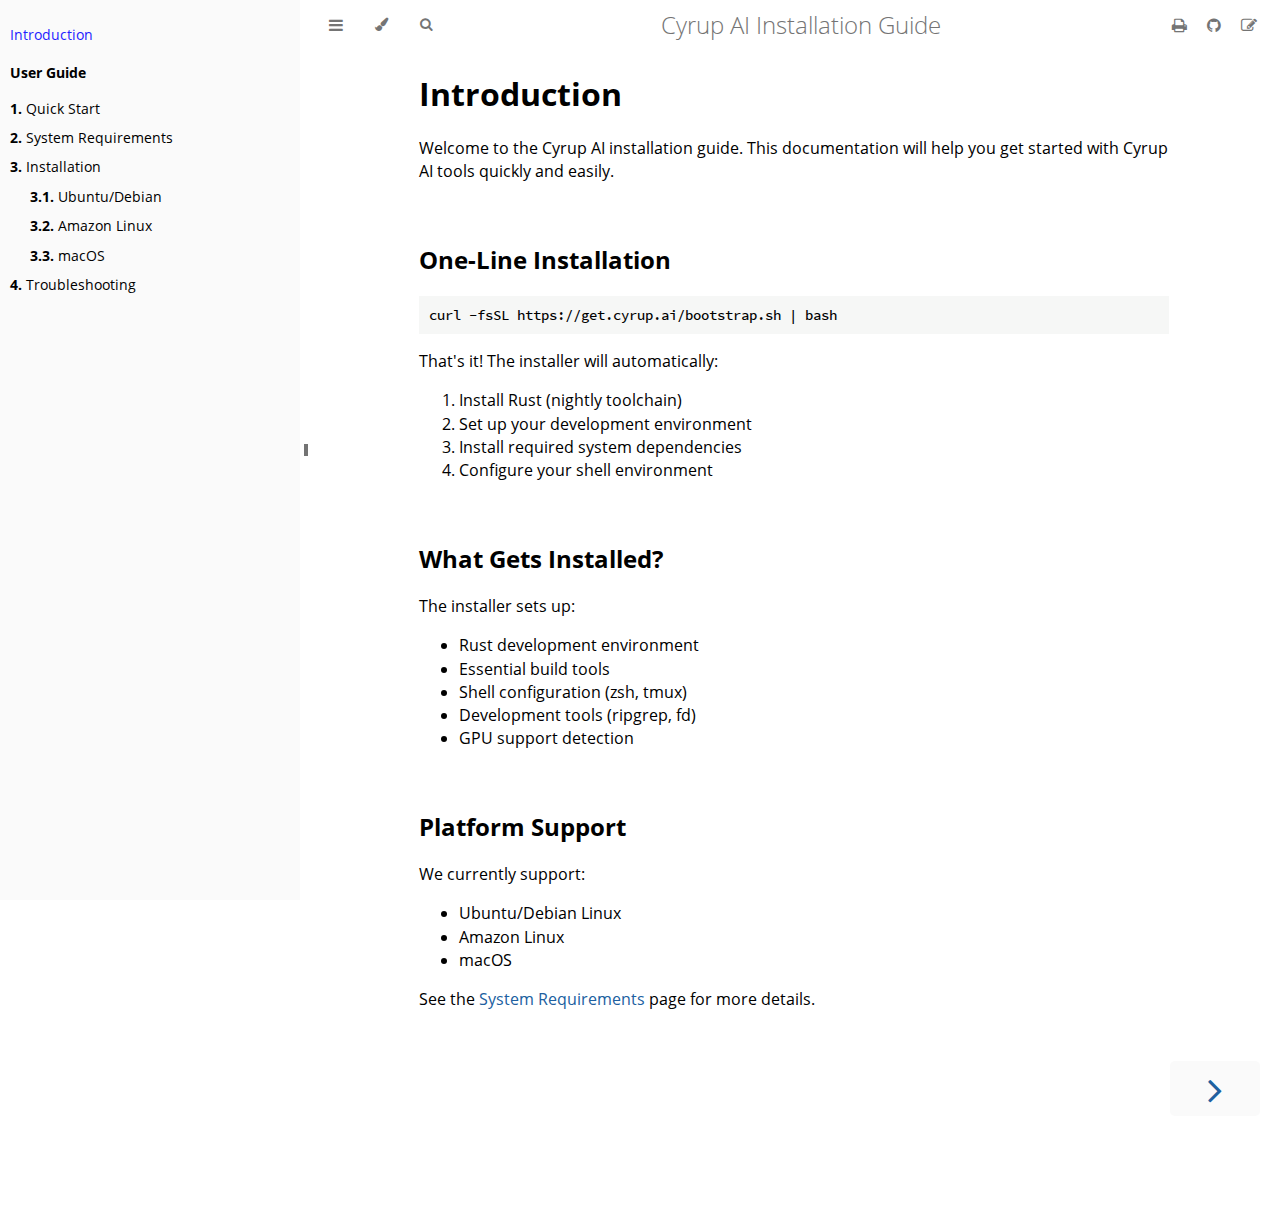
==== index.html @ 9a3e490e "deploy: 958361b4f77825c0c6320584a2d8ba69a3b7d597" ====
<!DOCTYPE HTML>
<html lang="en" class="light sidebar-visible" dir="ltr">
    <head>
        <!-- Book generated using mdBook -->
        <meta charset="UTF-8">
        <title>Introduction - Cyrup AI Installation Guide</title>


        <!-- Custom HTML head -->

        <meta name="description" content="">
        <meta name="viewport" content="width=device-width, initial-scale=1">
        <meta name="theme-color" content="#ffffff">

        <link rel="icon" href="favicon.svg">
        <link rel="shortcut icon" href="favicon.png">
        <link rel="stylesheet" href="css/variables.css">
        <link rel="stylesheet" href="css/general.css">
        <link rel="stylesheet" href="css/chrome.css">
        <link rel="stylesheet" href="css/print.css" media="print">

        <!-- Fonts -->
        <link rel="stylesheet" href="FontAwesome/css/font-awesome.css">
        <link rel="stylesheet" href="fonts/fonts.css">

        <!-- Highlight.js Stylesheets -->
        <link rel="stylesheet" href="highlight.css">
        <link rel="stylesheet" href="tomorrow-night.css">
        <link rel="stylesheet" href="ayu-highlight.css">

        <!-- Custom theme stylesheets -->


        <!-- Provide site root to javascript -->
        <script>
            var path_to_root = "";
            var default_theme = window.matchMedia("(prefers-color-scheme: dark)").matches ? "navy" : "light";
        </script>
        <!-- Start loading toc.js asap -->
        <script src="toc.js"></script>
    </head>
    <body>
    <div id="body-container">
        <!-- Work around some values being stored in localStorage wrapped in quotes -->
        <script>
            try {
                var theme = localStorage.getItem('mdbook-theme');
                var sidebar = localStorage.getItem('mdbook-sidebar');

                if (theme.startsWith('"') && theme.endsWith('"')) {
                    localStorage.setItem('mdbook-theme', theme.slice(1, theme.length - 1));
                }

                if (sidebar.startsWith('"') && sidebar.endsWith('"')) {
                    localStorage.setItem('mdbook-sidebar', sidebar.slice(1, sidebar.length - 1));
                }
            } catch (e) { }
        </script>

        <!-- Set the theme before any content is loaded, prevents flash -->
        <script>
            var theme;
            try { theme = localStorage.getItem('mdbook-theme'); } catch(e) { }
            if (theme === null || theme === undefined) { theme = default_theme; }
            const html = document.documentElement;
            html.classList.remove('light')
            html.classList.add(theme);
            html.classList.add("js");
        </script>

        <input type="checkbox" id="sidebar-toggle-anchor" class="hidden">

        <!-- Hide / unhide sidebar before it is displayed -->
        <script>
            var sidebar = null;
            var sidebar_toggle = document.getElementById("sidebar-toggle-anchor");
            if (document.body.clientWidth >= 1080) {
                try { sidebar = localStorage.getItem('mdbook-sidebar'); } catch(e) { }
                sidebar = sidebar || 'visible';
            } else {
                sidebar = 'hidden';
            }
            sidebar_toggle.checked = sidebar === 'visible';
            html.classList.remove('sidebar-visible');
            html.classList.add("sidebar-" + sidebar);
        </script>

        <nav id="sidebar" class="sidebar" aria-label="Table of contents">
            <!-- populated by js -->
            <mdbook-sidebar-scrollbox class="sidebar-scrollbox"></mdbook-sidebar-scrollbox>
            <noscript>
                <iframe class="sidebar-iframe-outer" src="toc.html"></iframe>
            </noscript>
            <div id="sidebar-resize-handle" class="sidebar-resize-handle">
                <div class="sidebar-resize-indicator"></div>
            </div>
        </nav>

        <div id="page-wrapper" class="page-wrapper">

            <div class="page">
                <div id="menu-bar-hover-placeholder"></div>
                <div id="menu-bar" class="menu-bar sticky">
                    <div class="left-buttons">
                        <label id="sidebar-toggle" class="icon-button" for="sidebar-toggle-anchor" title="Toggle Table of Contents" aria-label="Toggle Table of Contents" aria-controls="sidebar">
                            <i class="fa fa-bars"></i>
                        </label>
                        <button id="theme-toggle" class="icon-button" type="button" title="Change theme" aria-label="Change theme" aria-haspopup="true" aria-expanded="false" aria-controls="theme-list">
                            <i class="fa fa-paint-brush"></i>
                        </button>
                        <ul id="theme-list" class="theme-popup" aria-label="Themes" role="menu">
                            <li role="none"><button role="menuitem" class="theme" id="light">Light</button></li>
                            <li role="none"><button role="menuitem" class="theme" id="rust">Rust</button></li>
                            <li role="none"><button role="menuitem" class="theme" id="coal">Coal</button></li>
                            <li role="none"><button role="menuitem" class="theme" id="navy">Navy</button></li>
                            <li role="none"><button role="menuitem" class="theme" id="ayu">Ayu</button></li>
                        </ul>
                        <button id="search-toggle" class="icon-button" type="button" title="Search. (Shortkey: s)" aria-label="Toggle Searchbar" aria-expanded="false" aria-keyshortcuts="S" aria-controls="searchbar">
                            <i class="fa fa-search"></i>
                        </button>
                    </div>

                    <h1 class="menu-title">Cyrup AI Installation Guide</h1>

                    <div class="right-buttons">
                        <a href="print.html" title="Print this book" aria-label="Print this book">
                            <i id="print-button" class="fa fa-print"></i>
                        </a>
                        <a href="https://github.com/cyrup-ai/get.cyrup.ai" title="Git repository" aria-label="Git repository">
                            <i id="git-repository-button" class="fa fa-github"></i>
                        </a>
                        <a href="https://github.com/cyrup-ai/get.cyrup.ai/edit/main/docs/introduction.md" title="Suggest an edit" aria-label="Suggest an edit">
                            <i id="git-edit-button" class="fa fa-edit"></i>
                        </a>

                    </div>
                </div>

                <div id="search-wrapper" class="hidden">
                    <form id="searchbar-outer" class="searchbar-outer">
                        <input type="search" id="searchbar" name="searchbar" placeholder="Search this book ..." aria-controls="searchresults-outer" aria-describedby="searchresults-header">
                    </form>
                    <div id="searchresults-outer" class="searchresults-outer hidden">
                        <div id="searchresults-header" class="searchresults-header"></div>
                        <ul id="searchresults">
                        </ul>
                    </div>
                </div>

                <!-- Apply ARIA attributes after the sidebar and the sidebar toggle button are added to the DOM -->
                <script>
                    document.getElementById('sidebar-toggle').setAttribute('aria-expanded', sidebar === 'visible');
                    document.getElementById('sidebar').setAttribute('aria-hidden', sidebar !== 'visible');
                    Array.from(document.querySelectorAll('#sidebar a')).forEach(function(link) {
                        link.setAttribute('tabIndex', sidebar === 'visible' ? 0 : -1);
                    });
                </script>

                <div id="content" class="content">
                    <main>
                        <h1 id="introduction"><a class="header" href="#introduction">Introduction</a></h1>
<p>Welcome to the Cyrup AI installation guide. This documentation will help you get started with Cyrup AI tools quickly and easily.</p>
<h2 id="one-line-installation"><a class="header" href="#one-line-installation">One-Line Installation</a></h2>
<pre><code class="language-bash">curl -fsSL https://get.cyrup.ai/bootstrap.sh | bash
</code></pre>
<p>That's it! The installer will automatically:</p>
<ol>
<li>Install Rust (nightly toolchain)</li>
<li>Set up your development environment</li>
<li>Install required system dependencies</li>
<li>Configure your shell environment</li>
</ol>
<h2 id="what-gets-installed"><a class="header" href="#what-gets-installed">What Gets Installed?</a></h2>
<p>The installer sets up:</p>
<ul>
<li>Rust development environment</li>
<li>Essential build tools</li>
<li>Shell configuration (zsh, tmux)</li>
<li>Development tools (ripgrep, fd)</li>
<li>GPU support detection</li>
</ul>
<h2 id="platform-support"><a class="header" href="#platform-support">Platform Support</a></h2>
<p>We currently support:</p>
<ul>
<li>Ubuntu/Debian Linux</li>
<li>Amazon Linux</li>
<li>macOS</li>
</ul>
<p>See the <a href="./guide/requirements.html">System Requirements</a> page for more details.</p>

                    </main>

                    <nav class="nav-wrapper" aria-label="Page navigation">
                        <!-- Mobile navigation buttons -->

                            <a rel="next prefetch" href="guide/quick-start.html" class="mobile-nav-chapters next" title="Next chapter" aria-label="Next chapter" aria-keyshortcuts="Right">
                                <i class="fa fa-angle-right"></i>
                            </a>

                        <div style="clear: both"></div>
                    </nav>
                </div>
            </div>

            <nav class="nav-wide-wrapper" aria-label="Page navigation">

                    <a rel="next prefetch" href="guide/quick-start.html" class="nav-chapters next" title="Next chapter" aria-label="Next chapter" aria-keyshortcuts="Right">
                        <i class="fa fa-angle-right"></i>
                    </a>
            </nav>

        </div>




        <script>
            window.playground_copyable = true;
        </script>


        <script src="elasticlunr.min.js"></script>
        <script src="mark.min.js"></script>
        <script src="searcher.js"></script>

        <script src="clipboard.min.js"></script>
        <script src="highlight.js"></script>
        <script src="book.js"></script>

        <!-- Custom JS scripts -->


    </div>
    </body>
</html>
---- css/variables.css ----
/* Globals */

:root {
    --sidebar-width: 300px;
    --sidebar-resize-indicator-width: 8px;
    --sidebar-resize-indicator-space: 2px;
    --page-padding: 15px;
    --content-max-width: 750px;
    --menu-bar-height: 50px;
    --mono-font: "Source Code Pro", Consolas, "Ubuntu Mono", Menlo, "DejaVu Sans Mono", monospace, monospace;
    --code-font-size: 0.875em; /* please adjust the ace font size accordingly in editor.js */
}

/* Themes */

.ayu {
    --bg: hsl(210, 25%, 8%);
    --fg: #c5c5c5;

    --sidebar-bg: #14191f;
    --sidebar-fg: #c8c9db;
    --sidebar-non-existant: #5c6773;
    --sidebar-active: #ffb454;
    --sidebar-spacer: #2d334f;

    --scrollbar: var(--sidebar-fg);

    --icons: #737480;
    --icons-hover: #b7b9cc;

    --links: #0096cf;

    --inline-code-color: #ffb454;

    --theme-popup-bg: #14191f;
    --theme-popup-border: #5c6773;
    --theme-hover: #191f26;

    --quote-bg: hsl(226, 15%, 17%);
    --quote-border: hsl(226, 15%, 22%);

    --warning-border: #ff8e00;

    --table-border-color: hsl(210, 25%, 13%);
    --table-header-bg: hsl(210, 25%, 28%);
    --table-alternate-bg: hsl(210, 25%, 11%);

    --searchbar-border-color: #848484;
    --searchbar-bg: #424242;
    --searchbar-fg: #fff;
    --searchbar-shadow-color: #d4c89f;
    --searchresults-header-fg: #666;
    --searchresults-border-color: #888;
    --searchresults-li-bg: #252932;
    --search-mark-bg: #e3b171;

    --color-scheme: dark;

    /* Same as `--icons` */
    --copy-button-filter: invert(45%) sepia(6%) saturate(621%) hue-rotate(198deg) brightness(99%) contrast(85%);
    /* Same as `--sidebar-active` */
    --copy-button-filter-hover: invert(68%) sepia(55%) saturate(531%) hue-rotate(341deg) brightness(104%) contrast(101%);
}

.coal {
    --bg: hsl(200, 7%, 8%);
    --fg: #98a3ad;

    --sidebar-bg: #292c2f;
    --sidebar-fg: #a1adb8;
    --sidebar-non-existant: #505254;
    --sidebar-active: #3473ad;
    --sidebar-spacer: #393939;

    --scrollbar: var(--sidebar-fg);

    --icons: #43484d;
    --icons-hover: #b3c0cc;

    --links: #2b79a2;

    --inline-code-color: #c5c8c6;

    --theme-popup-bg: #141617;
    --theme-popup-border: #43484d;
    --theme-hover: #1f2124;

    --quote-bg: hsl(234, 21%, 18%);
    --quote-border: hsl(234, 21%, 23%);

    --warning-border: #ff8e00;

    --table-border-color: hsl(200, 7%, 13%);
    --table-header-bg: hsl(200, 7%, 28%);
    --table-alternate-bg: hsl(200, 7%, 11%);

    --searchbar-border-color: #aaa;
    --searchbar-bg: #b7b7b7;
    --searchbar-fg: #000;
    --searchbar-shadow-color: #aaa;
    --searchresults-header-fg: #666;
    --searchresults-border-color: #98a3ad;
    --searchresults-li-bg: #2b2b2f;
    --search-mark-bg: #355c7d;

    --color-scheme: dark;

    /* Same as `--icons` */
    --copy-button-filter: invert(26%) sepia(8%) saturate(575%) hue-rotate(169deg) brightness(87%) contrast(82%);
    /* Same as `--sidebar-active` */
    --copy-button-filter-hover: invert(36%) sepia(70%) saturate(503%) hue-rotate(167deg) brightness(98%) contrast(89%);
}

.light, html:not(.js) {
    --bg: hsl(0, 0%, 100%);
    --fg: hsl(0, 0%, 0%);

    --sidebar-bg: #fafafa;
    --sidebar-fg: hsl(0, 0%, 0%);
    --sidebar-non-existant: #aaaaaa;
    --sidebar-active: #1f1fff;
    --sidebar-spacer: #f4f4f4;

    --scrollbar: #8F8F8F;

    --icons: #747474;
    --icons-hover: #000000;

    --links: #20609f;

    --inline-code-color: #301900;

    --theme-popup-bg: #fafafa;
    --theme-popup-border: #cccccc;
    --theme-hover: #e6e6e6;

    --quote-bg: hsl(197, 37%, 96%);
    --quote-border: hsl(197, 37%, 91%);

    --warning-border: #ff8e00;

    --table-border-color: hsl(0, 0%, 95%);
    --table-header-bg: hsl(0, 0%, 80%);
    --table-alternate-bg: hsl(0, 0%, 97%);

    --searchbar-border-color: #aaa;
    --searchbar-bg: #fafafa;
    --searchbar-fg: #000;
    --searchbar-shadow-color: #aaa;
    --searchresults-header-fg: #666;
    --searchresults-border-color: #888;
    --searchresults-li-bg: #e4f2fe;
    --search-mark-bg: #a2cff5;

    --color-scheme: light;

    /* Same as `--icons` */
    --copy-button-filter: invert(45.49%);
    /* Same as `--sidebar-active` */
    --copy-button-filter-hover: invert(14%) sepia(93%) saturate(4250%) hue-rotate(243deg) brightness(99%) contrast(130%);
}

.navy {
    --bg: hsl(226, 23%, 11%);
    --fg: #bcbdd0;

    --sidebar-bg: #282d3f;
    --sidebar-fg: #c8c9db;
    --sidebar-non-existant: #505274;
    --sidebar-active: #2b79a2;
    --sidebar-spacer: #2d334f;

    --scrollbar: var(--sidebar-fg);

    --icons: #737480;
    --icons-hover: #b7b9cc;

    --links: #2b79a2;

    --inline-code-color: #c5c8c6;

    --theme-popup-bg: #161923;
    --theme-popup-border: #737480;
    --theme-hover: #282e40;

    --quote-bg: hsl(226, 15%, 17%);
    --quote-border: hsl(226, 15%, 22%);

    --warning-border: #ff8e00;

    --table-border-color: hsl(226, 23%, 16%);
    --table-header-bg: hsl(226, 23%, 31%);
    --table-alternate-bg: hsl(226, 23%, 14%);

    --searchbar-border-color: #aaa;
    --searchbar-bg: #aeaec6;
    --searchbar-fg: #000;
    --searchbar-shadow-color: #aaa;
    --searchresults-header-fg: #5f5f71;
    --searchresults-border-color: #5c5c68;
    --searchresults-li-bg: #242430;
    --search-mark-bg: #a2cff5;

    --color-scheme: dark;

    /* Same as `--icons` */
    --copy-button-filter: invert(51%) sepia(10%) saturate(393%) hue-rotate(198deg) brightness(86%) contrast(87%);
    /* Same as `--sidebar-active` */
    --copy-button-filter-hover: invert(46%) sepia(20%) saturate(1537%) hue-rotate(156deg) brightness(85%) contrast(90%);
}

.rust {
    --bg: hsl(60, 9%, 87%);
    --fg: #262625;

    --sidebar-bg: #3b2e2a;
    --sidebar-fg: #c8c9db;
    --sidebar-non-existant: #505254;
    --sidebar-active: #e69f67;
    --sidebar-spacer: #45373a;

    --scrollbar: var(--sidebar-fg);

    --icons: #737480;
    --icons-hover: #262625;

    --links: #2b79a2;

    --inline-code-color: #6e6b5e;

    --theme-popup-bg: #e1e1db;
    --theme-popup-border: #b38f6b;
    --theme-hover: #99908a;

    --quote-bg: hsl(60, 5%, 75%);
    --quote-border: hsl(60, 5%, 70%);

    --warning-border: #ff8e00;

    --table-border-color: hsl(60, 9%, 82%);
    --table-header-bg: #b3a497;
    --table-alternate-bg: hsl(60, 9%, 84%);

    --searchbar-border-color: #aaa;
    --searchbar-bg: #fafafa;
    --searchbar-fg: #000;
    --searchbar-shadow-color: #aaa;
    --searchresults-header-fg: #666;
    --searchresults-border-color: #888;
    --searchresults-li-bg: #dec2a2;
    --search-mark-bg: #e69f67;

    /* Same as `--icons` */
    --copy-button-filter: invert(51%) sepia(10%) saturate(393%) hue-rotate(198deg) brightness(86%) contrast(87%);
    /* Same as `--sidebar-active` */
    --copy-button-filter-hover: invert(77%) sepia(16%) saturate(1798%) hue-rotate(328deg) brightness(98%) contrast(83%);
}

@media (prefers-color-scheme: dark) {
    html:not(.js) {
        --bg: hsl(200, 7%, 8%);
        --fg: #98a3ad;

        --sidebar-bg: #292c2f;
        --sidebar-fg: #a1adb8;
        --sidebar-non-existant: #505254;
        --sidebar-active: #3473ad;
        --sidebar-spacer: #393939;

        --scrollbar: var(--sidebar-fg);

        --icons: #43484d;
        --icons-hover: #b3c0cc;

        --links: #2b79a2;

        --inline-code-color: #c5c8c6;

        --theme-popup-bg: #141617;
        --theme-popup-border: #43484d;
        --theme-hover: #1f2124;

        --quote-bg: hsl(234, 21%, 18%);
        --quote-border: hsl(234, 21%, 23%);

        --warning-border: #ff8e00;

        --table-border-color: hsl(200, 7%, 13%);
        --table-header-bg: hsl(200, 7%, 28%);
        --table-alternate-bg: hsl(200, 7%, 11%);

        --searchbar-border-color: #aaa;
        --searchbar-bg: #b7b7b7;
        --searchbar-fg: #000;
        --searchbar-shadow-color: #aaa;
        --searchresults-header-fg: #666;
        --searchresults-border-color: #98a3ad;
        --searchresults-li-bg: #2b2b2f;
        --search-mark-bg: #355c7d;

        --color-scheme: dark;

        /* Same as `--icons` */
        --copy-button-filter: invert(26%) sepia(8%) saturate(575%) hue-rotate(169deg) brightness(87%) contrast(82%);
        /* Same as `--sidebar-active` */
        --copy-button-filter-hover: invert(36%) sepia(70%) saturate(503%) hue-rotate(167deg) brightness(98%) contrast(89%);
    }
}
---- css/general.css ----
/* Base styles and content styles */

:root {
    /* Browser default font-size is 16px, this way 1 rem = 10px */
    font-size: 62.5%;
    color-scheme: var(--color-scheme);
}

html {
    font-family: "Open Sans", sans-serif;
    color: var(--fg);
    background-color: var(--bg);
    text-size-adjust: none;
    -webkit-text-size-adjust: none;
}

body {
    margin: 0;
    font-size: 1.6rem;
    overflow-x: hidden;
}

code {
    font-family: var(--mono-font) !important;
    font-size: var(--code-font-size);
    direction: ltr !important;
}

/* make long words/inline code not x overflow */
main {
    overflow-wrap: break-word;
}

/* make wide tables scroll if they overflow */
.table-wrapper {
    overflow-x: auto;
}

/* Don't change font size in headers. */
h1 code, h2 code, h3 code, h4 code, h5 code, h6 code {
    font-size: unset;
}

.left { float: left; }
.right { float: right; }
.boring { opacity: 0.6; }
.hide-boring .boring { display: none; }
.hidden { display: none !important; }

h2, h3 { margin-block-start: 2.5em; }
h4, h5 { margin-block-start: 2em; }

.header + .header h3,
.header + .header h4,
.header + .header h5 {
    margin-block-start: 1em;
}

h1:target::before,
h2:target::before,
h3:target::before,
h4:target::before,
h5:target::before,
h6:target::before {
    display: inline-block;
    content: "»";
    margin-inline-start: -30px;
    width: 30px;
}

/* This is broken on Safari as of version 14, but is fixed
   in Safari Technology Preview 117 which I think will be Safari 14.2.
   https://bugs.webkit.org/show_bug.cgi?id=218076
*/
:target {
    /* Safari does not support logical properties */
    scroll-margin-top: calc(var(--menu-bar-height) + 0.5em);
}

.page {
    outline: 0;
    padding: 0 var(--page-padding);
    margin-block-start: calc(0px - var(--menu-bar-height)); /* Compensate for the #menu-bar-hover-placeholder */
}
.page-wrapper {
    box-sizing: border-box;
    background-color: var(--bg);
}
.no-js .page-wrapper,
.js:not(.sidebar-resizing) .page-wrapper {
    transition: margin-left 0.3s ease, transform 0.3s ease; /* Animation: slide away */
}
[dir=rtl] .js:not(.sidebar-resizing) .page-wrapper {
    transition: margin-right 0.3s ease, transform 0.3s ease; /* Animation: slide away */
}

.content {
    overflow-y: auto;
    padding: 0 5px 50px 5px;
}
.content main {
    margin-inline-start: auto;
    margin-inline-end: auto;
    max-width: var(--content-max-width);
}
.content p { line-height: 1.45em; }
.content ol { line-height: 1.45em; }
.content ul { line-height: 1.45em; }
.content a { text-decoration: none; }
.content a:hover { text-decoration: underline; }
.content img, .content video { max-width: 100%; }
.content .header:link,
.content .header:visited {
    color: var(--fg);
}
.content .header:link,
.content .header:visited:hover {
    text-decoration: none;
}

table {
    margin: 0 auto;
    border-collapse: collapse;
}
table td {
    padding: 3px 20px;
    border: 1px var(--table-border-color) solid;
}
table thead {
    background: var(--table-header-bg);
}
table thead td {
    font-weight: 700;
    border: none;
}
table thead th {
    padding: 3px 20px;
}
table thead tr {
    border: 1px var(--table-header-bg) solid;
}
/* Alternate background colors for rows */
table tbody tr:nth-child(2n) {
    background: var(--table-alternate-bg);
}


blockquote {
    margin: 20px 0;
    padding: 0 20px;
    color: var(--fg);
    background-color: var(--quote-bg);
    border-block-start: .1em solid var(--quote-border);
    border-block-end: .1em solid var(--quote-border);
}

.warning {
    margin: 20px;
    padding: 0 20px;
    border-inline-start: 2px solid var(--warning-border);
}

.warning:before {
    position: absolute;
    width: 3rem;
    height: 3rem;
    margin-inline-start: calc(-1.5rem - 21px);
    content: "ⓘ";
    text-align: center;
    background-color: var(--bg);
    color: var(--warning-border);
    font-weight: bold;
    font-size: 2rem;
}

blockquote .warning:before {
    background-color: var(--quote-bg);
}

kbd {
    background-color: var(--table-border-color);
    border-radius: 4px;
    border: solid 1px var(--theme-popup-border);
    box-shadow: inset 0 -1px 0 var(--theme-hover);
    display: inline-block;
    font-size: var(--code-font-size);
    font-family: var(--mono-font);
    line-height: 10px;
    padding: 4px 5px;
    vertical-align: middle;
}

sup {
    /* Set the line-height for superscript and footnote references so that there
       isn't an awkward space appearing above lines that contain the footnote.

       See https://github.com/rust-lang/mdBook/pull/2443#discussion_r1813773583
       for an explanation.
    */
    line-height: 0;
}

:not(.footnote-definition) + .footnote-definition {
    margin-block-start: 2em;
}
.footnote-definition:not(:has(+ .footnote-definition)) {
    margin-block-end: 2em;
}
.footnote-definition {
    font-size: 0.9em;
    margin: 0.5em 0;
}
.footnote-definition p {
    display: inline;
}

.tooltiptext {
    position: absolute;
    visibility: hidden;
    color: #fff;
    background-color: #333;
    transform: translateX(-50%); /* Center by moving tooltip 50% of its width left */
    left: -8px; /* Half of the width of the icon */
    top: -35px;
    font-size: 0.8em;
    text-align: center;
    border-radius: 6px;
    padding: 5px 8px;
    margin: 5px;
    z-index: 1000;
}
.tooltipped .tooltiptext {
    visibility: visible;
}

.chapter li.part-title {
    color: var(--sidebar-fg);
    margin: 5px 0px;
    font-weight: bold;
}

.result-no-output {
    font-style: italic;
}
---- css/chrome.css ----
/* CSS for UI elements (a.k.a. chrome) */

html {
    scrollbar-color: var(--scrollbar) var(--bg);
}
#searchresults a,
.content a:link,
a:visited,
a > .hljs {
    color: var(--links);
}

/*
    body-container is necessary because mobile browsers don't seem to like
    overflow-x on the body tag when there is a <meta name="viewport"> tag.
*/
#body-container {
    /*
        This is used when the sidebar pushes the body content off the side of
        the screen on small screens. Without it, dragging on mobile Safari
        will want to reposition the viewport in a weird way.
    */
    overflow-x: clip;
}

/* Menu Bar */

#menu-bar,
#menu-bar-hover-placeholder {
    z-index: 101;
    margin: auto calc(0px - var(--page-padding));
}
#menu-bar {
    position: relative;
    display: flex;
    flex-wrap: wrap;
    background-color: var(--bg);
    border-block-end-color: var(--bg);
    border-block-end-width: 1px;
    border-block-end-style: solid;
}
#menu-bar.sticky,
#menu-bar-hover-placeholder:hover + #menu-bar,
#menu-bar:hover,
html.sidebar-visible #menu-bar {
    position: -webkit-sticky;
    position: sticky;
    top: 0 !important;
}
#menu-bar-hover-placeholder {
    position: sticky;
    position: -webkit-sticky;
    top: 0;
    height: var(--menu-bar-height);
}
#menu-bar.bordered {
    border-block-end-color: var(--table-border-color);
}
#menu-bar i, #menu-bar .icon-button {
    position: relative;
    padding: 0 8px;
    z-index: 10;
    line-height: var(--menu-bar-height);
    cursor: pointer;
    transition: color 0.5s;
}
@media only screen and (max-width: 420px) {
    #menu-bar i, #menu-bar .icon-button {
        padding: 0 5px;
    }
}

.icon-button {
    border: none;
    background: none;
    padding: 0;
    color: inherit;
}
.icon-button i {
    margin: 0;
}

.right-buttons {
    margin: 0 15px;
}
.right-buttons a {
    text-decoration: none;
}

.left-buttons {
    display: flex;
    margin: 0 5px;
}
html:not(.js) .left-buttons button {
    display: none;
}

.menu-title {
    display: inline-block;
    font-weight: 200;
    font-size: 2.4rem;
    line-height: var(--menu-bar-height);
    text-align: center;
    margin: 0;
    flex: 1;
    white-space: nowrap;
    overflow: hidden;
    text-overflow: ellipsis;
}
.menu-title {
    cursor: pointer;
}

.menu-bar,
.menu-bar:visited,
.nav-chapters,
.nav-chapters:visited,
.mobile-nav-chapters,
.mobile-nav-chapters:visited,
.menu-bar .icon-button,
.menu-bar a i {
    color: var(--icons);
}

.menu-bar i:hover,
.menu-bar .icon-button:hover,
.nav-chapters:hover,
.mobile-nav-chapters i:hover {
    color: var(--icons-hover);
}

/* Nav Icons */

.nav-chapters {
    font-size: 2.5em;
    text-align: center;
    text-decoration: none;

    position: fixed;
    top: 0;
    bottom: 0;
    margin: 0;
    max-width: 150px;
    min-width: 90px;

    display: flex;
    justify-content: center;
    align-content: center;
    flex-direction: column;

    transition: color 0.5s, background-color 0.5s;
}

.nav-chapters:hover {
    text-decoration: none;
    background-color: var(--theme-hover);
    transition: background-color 0.15s, color 0.15s;
}

.nav-wrapper {
    margin-block-start: 50px;
    display: none;
}

.mobile-nav-chapters {
    font-size: 2.5em;
    text-align: center;
    text-decoration: none;
    width: 90px;
    border-radius: 5px;
    background-color: var(--sidebar-bg);
}

/* Only Firefox supports flow-relative values */
.previous { float: left; }
[dir=rtl] .previous { float: right; }

/* Only Firefox supports flow-relative values */
.next {
    float: right;
    right: var(--page-padding);
}
[dir=rtl] .next {
    float: left;
    right: unset;
    left: var(--page-padding);
}

/* Use the correct buttons for RTL layouts*/
[dir=rtl] .previous i.fa-angle-left:before {content:"\f105";}
[dir=rtl] .next i.fa-angle-right:before { content:"\f104"; }

@media only screen and (max-width: 1080px) {
    .nav-wide-wrapper { display: none; }
    .nav-wrapper { display: block; }
}

/* sidebar-visible */
@media only screen and (max-width: 1380px) {
    #sidebar-toggle-anchor:checked ~ .page-wrapper .nav-wide-wrapper { display: none; }
    #sidebar-toggle-anchor:checked ~ .page-wrapper .nav-wrapper { display: block; }
}

/* Inline code */

:not(pre) > .hljs {
    display: inline;
    padding: 0.1em 0.3em;
    border-radius: 3px;
}

:not(pre):not(a) > .hljs {
    color: var(--inline-code-color);
    overflow-x: initial;
}

a:hover > .hljs {
    text-decoration: underline;
}

pre {
    position: relative;
}
pre > .buttons {
    position: absolute;
    z-index: 100;
    right: 0px;
    top: 2px;
    margin: 0px;
    padding: 2px 0px;

    color: var(--sidebar-fg);
    cursor: pointer;
    visibility: hidden;
    opacity: 0;
    transition: visibility 0.1s linear, opacity 0.1s linear;
}
pre:hover > .buttons {
    visibility: visible;
    opacity: 1
}
pre > .buttons :hover {
    color: var(--sidebar-active);
    border-color: var(--icons-hover);
    background-color: var(--theme-hover);
}
pre > .buttons i {
    margin-inline-start: 8px;
}
pre > .buttons button {
    cursor: inherit;
    margin: 0px 5px;
    padding: 4px 4px 3px 5px;
    font-size: 23px;

    border-style: solid;
    border-width: 1px;
    border-radius: 4px;
    border-color: var(--icons);
    background-color: var(--theme-popup-bg);
    transition: 100ms;
    transition-property: color,border-color,background-color;
    color: var(--icons);
}

pre > .buttons button.clip-button {
    padding: 2px 4px 0px 6px;
}
pre > .buttons button.clip-button::before {
    /* clipboard image from octicons (https://github.com/primer/octicons/tree/v2.0.0) MIT license
     */
    content: url('data:image/svg+xml,<svg width="21" height="20" viewBox="0 0 24 25" \
xmlns="http://www.w3.org/2000/svg" aria-label="Copy to clipboard">\
<path d="M18 20h2v3c0 1-1 2-2 2H2c-.998 0-2-1-2-2V5c0-.911.755-1.667 1.667-1.667h5A3.323 3.323 0 \
0110 0a3.323 3.323 0 013.333 3.333h5C19.245 3.333 20 4.09 20 5v8.333h-2V9H2v14h16v-3zM3 \
7h14c0-.911-.793-1.667-1.75-1.667H13.5c-.957 0-1.75-.755-1.75-1.666C11.75 2.755 10.957 2 10 \
2s-1.75.755-1.75 1.667c0 .911-.793 1.666-1.75 1.666H4.75C3.793 5.333 3 6.09 3 7z"/>\
<path d="M4 19h6v2H4zM12 11H4v2h8zM4 17h4v-2H4zM15 15v-3l-4.5 4.5L15 21v-3l8.027-.032L23 15z"/>\
</svg>');
    filter: var(--copy-button-filter);
}
pre > .buttons button.clip-button:hover::before {
    filter: var(--copy-button-filter-hover);
}

@media (pointer: coarse) {
    pre > .buttons button {
        /* On mobile, make it easier to tap buttons. */
        padding: 0.3rem 1rem;
    }

    .sidebar-resize-indicator {
        /* Hide resize indicator on devices with limited accuracy */
        display: none;
    }
}
pre > code {
    display: block;
    padding: 1rem;
}

/* FIXME: ACE editors overlap their buttons because ACE does absolute
   positioning within the code block which breaks padding. The only solution I
   can think of is to move the padding to the outer pre tag (or insert a div
   wrapper), but that would require fixing a whole bunch of CSS rules.
*/
.hljs.ace_editor {
  padding: 0rem 0rem;
}

pre > .result {
    margin-block-start: 10px;
}

/* Search */

#searchresults a {
    text-decoration: none;
}

mark {
    border-radius: 2px;
    padding-block-start: 0;
    padding-block-end: 1px;
    padding-inline-start: 3px;
    padding-inline-end: 3px;
    margin-block-start: 0;
    margin-block-end: -1px;
    margin-inline-start: -3px;
    margin-inline-end: -3px;
    background-color: var(--search-mark-bg);
    transition: background-color 300ms linear;
    cursor: pointer;
}

mark.fade-out {
    background-color: rgba(0,0,0,0) !important;
    cursor: auto;
}

.searchbar-outer {
    margin-inline-start: auto;
    margin-inline-end: auto;
    max-width: var(--content-max-width);
}

#searchbar {
    width: 100%;
    margin-block-start: 5px;
    margin-block-end: 0;
    margin-inline-start: auto;
    margin-inline-end: auto;
    padding: 10px 16px;
    transition: box-shadow 300ms ease-in-out;
    border: 1px solid var(--searchbar-border-color);
    border-radius: 3px;
    background-color: var(--searchbar-bg);
    color: var(--searchbar-fg);
}
#searchbar:focus,
#searchbar.active {
    box-shadow: 0 0 3px var(--searchbar-shadow-color);
}

.searchresults-header {
    font-weight: bold;
    font-size: 1em;
    padding-block-start: 18px;
    padding-block-end: 0;
    padding-inline-start: 5px;
    padding-inline-end: 0;
    color: var(--searchresults-header-fg);
}

.searchresults-outer {
    margin-inline-start: auto;
    margin-inline-end: auto;
    max-width: var(--content-max-width);
    border-block-end: 1px dashed var(--searchresults-border-color);
}

ul#searchresults {
    list-style: none;
    padding-inline-start: 20px;
}
ul#searchresults li {
    margin: 10px 0px;
    padding: 2px;
    border-radius: 2px;
}
ul#searchresults li.focus {
    background-color: var(--searchresults-li-bg);
}
ul#searchresults span.teaser {
    display: block;
    clear: both;
    margin-block-start: 5px;
    margin-block-end: 0;
    margin-inline-start: 20px;
    margin-inline-end: 0;
    font-size: 0.8em;
}
ul#searchresults span.teaser em {
    font-weight: bold;
    font-style: normal;
}

/* Sidebar */

.sidebar {
    position: fixed;
    left: 0;
    top: 0;
    bottom: 0;
    width: var(--sidebar-width);
    font-size: 0.875em;
    box-sizing: border-box;
    -webkit-overflow-scrolling: touch;
    overscroll-behavior-y: contain;
    background-color: var(--sidebar-bg);
    color: var(--sidebar-fg);
}
.sidebar-iframe-inner {
    --padding: 10px;

    background-color: var(--sidebar-bg);
    padding: var(--padding);
    margin: 0;
    font-size: 1.4rem;
    color: var(--sidebar-fg);
    min-height: calc(100vh - var(--padding) * 2);
}
.sidebar-iframe-outer {
    border: none;
    height: 100%;
    position: absolute;
    top: 0;
    bottom: 0;
    left: 0;
    right: 0;
}
[dir=rtl] .sidebar { left: unset; right: 0; }
.sidebar-resizing {
    -moz-user-select: none;
    -webkit-user-select: none;
    -ms-user-select: none;
    user-select: none;
}
html:not(.sidebar-resizing) .sidebar {
    transition: transform 0.3s; /* Animation: slide away */
}
.sidebar code {
    line-height: 2em;
}
.sidebar .sidebar-scrollbox {
    overflow-y: auto;
    position: absolute;
    top: 0;
    bottom: 0;
    left: 0;
    right: 0;
    padding: 10px 10px;
}
.sidebar .sidebar-resize-handle {
    position: absolute;
    cursor: col-resize;
    width: 0;
    right: calc(var(--sidebar-resize-indicator-width) * -1);
    top: 0;
    bottom: 0;
    display: flex;
    align-items: center;
}

.sidebar-resize-handle .sidebar-resize-indicator {
    width: 100%;
    height: 12px;
    background-color: var(--icons);
    margin-inline-start: var(--sidebar-resize-indicator-space);
}

[dir=rtl] .sidebar .sidebar-resize-handle {
    left: calc(var(--sidebar-resize-indicator-width) * -1);
    right: unset;
}
.js .sidebar .sidebar-resize-handle {
    cursor: col-resize;
    width: calc(var(--sidebar-resize-indicator-width) - var(--sidebar-resize-indicator-space));
}
/* sidebar-hidden */
#sidebar-toggle-anchor:not(:checked) ~ .sidebar {
    transform: translateX(calc(0px - var(--sidebar-width) - var(--sidebar-resize-indicator-width)));
    z-index: -1;
}
[dir=rtl] #sidebar-toggle-anchor:not(:checked) ~ .sidebar {
    transform: translateX(calc(var(--sidebar-width) + var(--sidebar-resize-indicator-width)));
}
.sidebar::-webkit-scrollbar {
    background: var(--sidebar-bg);
}
.sidebar::-webkit-scrollbar-thumb {
    background: var(--scrollbar);
}

/* sidebar-visible */
#sidebar-toggle-anchor:checked ~ .page-wrapper {
    transform: translateX(calc(var(--sidebar-width) + var(--sidebar-resize-indicator-width)));
}
[dir=rtl] #sidebar-toggle-anchor:checked ~ .page-wrapper {
    transform: translateX(calc(0px - var(--sidebar-width) - var(--sidebar-resize-indicator-width)));
}
@media only screen and (min-width: 620px) {
    #sidebar-toggle-anchor:checked ~ .page-wrapper {
        transform: none;
        margin-inline-start: calc(var(--sidebar-width) + var(--sidebar-resize-indicator-width));
    }
    [dir=rtl] #sidebar-toggle-anchor:checked ~ .page-wrapper {
        transform: none;
    }
}

.chapter {
    list-style: none outside none;
    padding-inline-start: 0;
    line-height: 2.2em;
}

.chapter ol {
    width: 100%;
}

.chapter li {
    display: flex;
    color: var(--sidebar-non-existant);
}
.chapter li a {
    display: block;
    padding: 0;
    text-decoration: none;
    color: var(--sidebar-fg);
}

.chapter li a:hover {
    color: var(--sidebar-active);
}

.chapter li a.active {
    color: var(--sidebar-active);
}

.chapter li > a.toggle {
    cursor: pointer;
    display: block;
    margin-inline-start: auto;
    padding: 0 10px;
    user-select: none;
    opacity: 0.68;
}

.chapter li > a.toggle div {
    transition: transform 0.5s;
}

/* collapse the section */
.chapter li:not(.expanded) + li > ol {
    display: none;
}

.chapter li.chapter-item {
    line-height: 1.5em;
    margin-block-start: 0.6em;
}

.chapter li.expanded > a.toggle div {
    transform: rotate(90deg);
}

.spacer {
    width: 100%;
    height: 3px;
    margin: 5px 0px;
}
.chapter .spacer {
    background-color: var(--sidebar-spacer);
}

@media (-moz-touch-enabled: 1), (pointer: coarse) {
    .chapter li a { padding: 5px 0; }
    .spacer { margin: 10px 0; }
}

.section {
    list-style: none outside none;
    padding-inline-start: 20px;
    line-height: 1.9em;
}

/* Theme Menu Popup */

.theme-popup {
    position: absolute;
    left: 10px;
    top: var(--menu-bar-height);
    z-index: 1000;
    border-radius: 4px;
    font-size: 0.7em;
    color: var(--fg);
    background: var(--theme-popup-bg);
    border: 1px solid var(--theme-popup-border);
    margin: 0;
    padding: 0;
    list-style: none;
    display: none;
    /* Don't let the children's background extend past the rounded corners. */
    overflow: hidden;
}
[dir=rtl] .theme-popup { left: unset;  right: 10px; }
.theme-popup .default {
    color: var(--icons);
}
.theme-popup .theme {
    width: 100%;
    border: 0;
    margin: 0;
    padding: 2px 20px;
    line-height: 25px;
    white-space: nowrap;
    text-align: start;
    cursor: pointer;
    color: inherit;
    background: inherit;
    font-size: inherit;
}
.theme-popup .theme:hover {
    background-color: var(--theme-hover);
}

.theme-selected::before {
    display: inline-block;
    content: "✓";
    margin-inline-start: -14px;
    width: 14px;
}
---- css/print.css ----
#sidebar,
#menu-bar,
.nav-chapters,
.mobile-nav-chapters {
    display: none;
}

#page-wrapper.page-wrapper {
    transform: none !important;
    margin-inline-start: 0px;
    overflow-y: initial;
}

#content {
    max-width: none;
    margin: 0;
    padding: 0;
}

.page {
    overflow-y: initial;
}

code {
    direction: ltr !important;
}

pre > .buttons {
    z-index: 2;
}

a, a:visited, a:active, a:hover {
    color: #4183c4;
    text-decoration: none;
}

h1, h2, h3, h4, h5, h6 {
    page-break-inside: avoid;
    page-break-after: avoid;
}

pre, code {
    page-break-inside: avoid;
    white-space: pre-wrap;
}

.fa {
    display: none !important;
}
---- fonts/fonts.css ----
/* Open Sans is licensed under the Apache License, Version 2.0. See http://www.apache.org/licenses/LICENSE-2.0 */
/* Source Code Pro is under the Open Font License. See https://scripts.sil.org/cms/scripts/page.php?site_id=nrsi&id=OFL */

/* open-sans-300 - latin_vietnamese_latin-ext_greek-ext_greek_cyrillic-ext_cyrillic */
@font-face {
  font-family: 'Open Sans';
  font-style: normal;
  font-weight: 300;
  src: local('Open Sans Light'), local('OpenSans-Light'),
       url('open-sans-v17-all-charsets-300.woff2') format('woff2');
}

/* open-sans-300italic - latin_vietnamese_latin-ext_greek-ext_greek_cyrillic-ext_cyrillic */
@font-face {
  font-family: 'Open Sans';
  font-style: italic;
  font-weight: 300;
  src: local('Open Sans Light Italic'), local('OpenSans-LightItalic'),
       url('open-sans-v17-all-charsets-300italic.woff2') format('woff2');
}

/* open-sans-regular - latin_vietnamese_latin-ext_greek-ext_greek_cyrillic-ext_cyrillic */
@font-face {
  font-family: 'Open Sans';
  font-style: normal;
  font-weight: 400;
  src: local('Open Sans Regular'), local('OpenSans-Regular'),
       url('open-sans-v17-all-charsets-regular.woff2') format('woff2');
}

/* open-sans-italic - latin_vietnamese_latin-ext_greek-ext_greek_cyrillic-ext_cyrillic */
@font-face {
  font-family: 'Open Sans';
  font-style: italic;
  font-weight: 400;
  src: local('Open Sans Italic'), local('OpenSans-Italic'),
       url('open-sans-v17-all-charsets-italic.woff2') format('woff2');
}

/* open-sans-600 - latin_vietnamese_latin-ext_greek-ext_greek_cyrillic-ext_cyrillic */
@font-face {
  font-family: 'Open Sans';
  font-style: normal;
  font-weight: 600;
  src: local('Open Sans SemiBold'), local('OpenSans-SemiBold'),
       url('open-sans-v17-all-charsets-600.woff2') format('woff2');
}

/* open-sans-600italic - latin_vietnamese_latin-ext_greek-ext_greek_cyrillic-ext_cyrillic */
@font-face {
  font-family: 'Open Sans';
  font-style: italic;
  font-weight: 600;
  src: local('Open Sans SemiBold Italic'), local('OpenSans-SemiBoldItalic'),
       url('open-sans-v17-all-charsets-600italic.woff2') format('woff2');
}

/* open-sans-700 - latin_vietnamese_latin-ext_greek-ext_greek_cyrillic-ext_cyrillic */
@font-face {
  font-family: 'Open Sans';
  font-style: normal;
  font-weight: 700;
  src: local('Open Sans Bold'), local('OpenSans-Bold'),
       url('open-sans-v17-all-charsets-700.woff2') format('woff2');
}

/* open-sans-700italic - latin_vietnamese_latin-ext_greek-ext_greek_cyrillic-ext_cyrillic */
@font-face {
  font-family: 'Open Sans';
  font-style: italic;
  font-weight: 700;
  src: local('Open Sans Bold Italic'), local('OpenSans-BoldItalic'),
       url('open-sans-v17-all-charsets-700italic.woff2') format('woff2');
}

/* open-sans-800 - latin_vietnamese_latin-ext_greek-ext_greek_cyrillic-ext_cyrillic */
@font-face {
  font-family: 'Open Sans';
  font-style: normal;
  font-weight: 800;
  src: local('Open Sans ExtraBold'), local('OpenSans-ExtraBold'),
       url('open-sans-v17-all-charsets-800.woff2') format('woff2');
}

/* open-sans-800italic - latin_vietnamese_latin-ext_greek-ext_greek_cyrillic-ext_cyrillic */
@font-face {
  font-family: 'Open Sans';
  font-style: italic;
  font-weight: 800;
  src: local('Open Sans ExtraBold Italic'), local('OpenSans-ExtraBoldItalic'),
       url('open-sans-v17-all-charsets-800italic.woff2') format('woff2');
}

/* source-code-pro-500 - latin_vietnamese_latin-ext_greek_cyrillic-ext_cyrillic */
@font-face {
  font-family: 'Source Code Pro';
  font-style: normal;
  font-weight: 500;
  src: url('source-code-pro-v11-all-charsets-500.woff2') format('woff2');
}
---- highlight.css ----
/*
 * An increased contrast highlighting scheme loosely based on the
 * "Base16 Atelier Dune Light" theme by Bram de Haan
 * (http://atelierbram.github.io/syntax-highlighting/atelier-schemes/dune)
 * Original Base16 color scheme by Chris Kempson
 * (https://github.com/chriskempson/base16)
 */

/* Comment */
.hljs-comment,
.hljs-quote {
  color: #575757;
}

/* Red */
.hljs-variable,
.hljs-template-variable,
.hljs-attribute,
.hljs-attr,
.hljs-tag,
.hljs-name,
.hljs-regexp,
.hljs-link,
.hljs-name,
.hljs-selector-id,
.hljs-selector-class {
  color: #d70025;
}

/* Orange */
.hljs-number,
.hljs-meta,
.hljs-built_in,
.hljs-builtin-name,
.hljs-literal,
.hljs-type,
.hljs-params {
  color: #b21e00;
}

/* Green */
.hljs-string,
.hljs-symbol,
.hljs-bullet {
  color: #008200;
}

/* Blue */
.hljs-title,
.hljs-section {
  color: #0030f2;
}

/* Purple */
.hljs-keyword,
.hljs-selector-tag {
  color: #9d00ec;
}

.hljs {
  display: block;
  overflow-x: auto;
  background: #f6f7f6;
  color: #000;
}

.hljs-emphasis {
  font-style: italic;
}

.hljs-strong {
  font-weight: bold;
}

.hljs-addition {
  color: #22863a;
  background-color: #f0fff4;
}

.hljs-deletion {
  color: #b31d28;
  background-color: #ffeef0;
}
---- tomorrow-night.css ----
/* Tomorrow Night Theme */
/* https://github.com/jmblog/color-themes-for-highlightjs */
/* Original theme - https://github.com/chriskempson/tomorrow-theme */
/* https://github.com/jmblog/color-themes-for-highlightjs */

/* Tomorrow Comment */
.hljs-comment {
  color: #969896;
}

/* Tomorrow Red */
.hljs-variable,
.hljs-attribute,
.hljs-attr,
.hljs-tag,
.hljs-regexp,
.ruby .hljs-constant,
.xml .hljs-tag .hljs-title,
.xml .hljs-pi,
.xml .hljs-doctype,
.html .hljs-doctype,
.css .hljs-id,
.css .hljs-class,
.css .hljs-pseudo {
  color: #cc6666;
}

/* Tomorrow Orange */
.hljs-number,
.hljs-preprocessor,
.hljs-pragma,
.hljs-built_in,
.hljs-literal,
.hljs-params,
.hljs-constant {
  color: #de935f;
}

/* Tomorrow Yellow */
.ruby .hljs-class .hljs-title,
.css .hljs-rule .hljs-attribute {
  color: #f0c674;
}

/* Tomorrow Green */
.hljs-string,
.hljs-value,
.hljs-inheritance,
.hljs-header,
.hljs-name,
.ruby .hljs-symbol,
.xml .hljs-cdata {
  color: #b5bd68;
}

/* Tomorrow Aqua */
.hljs-title,
.hljs-section,
.css .hljs-hexcolor {
  color: #8abeb7;
}

/* Tomorrow Blue */
.hljs-function,
.python .hljs-decorator,
.python .hljs-title,
.ruby .hljs-function .hljs-title,
.ruby .hljs-title .hljs-keyword,
.perl .hljs-sub,
.javascript .hljs-title,
.coffeescript .hljs-title {
  color: #81a2be;
}

/* Tomorrow Purple */
.hljs-keyword,
.javascript .hljs-function {
  color: #b294bb;
}

.hljs {
  display: block;
  overflow-x: auto;
  background: #1d1f21;
  color: #c5c8c6;
}

.coffeescript .javascript,
.javascript .xml,
.tex .hljs-formula,
.xml .javascript,
.xml .vbscript,
.xml .css,
.xml .hljs-cdata {
  opacity: 0.5;
}

.hljs-addition {
  color: #718c00;
}

.hljs-deletion {
  color: #c82829;
}
---- ayu-highlight.css ----
/*
Based off of the Ayu theme
Original by Dempfi (https://github.com/dempfi/ayu)
*/

.hljs {
  display: block;
  overflow-x: auto;
  background: #191f26;
  color: #e6e1cf;
}

.hljs-comment,
.hljs-quote {
  color: #5c6773;
  font-style: italic;
}

.hljs-variable,
.hljs-template-variable,
.hljs-attribute,
.hljs-attr,
.hljs-regexp,
.hljs-link,
.hljs-selector-id,
.hljs-selector-class {
  color: #ff7733;
}

.hljs-number,
.hljs-meta,
.hljs-builtin-name,
.hljs-literal,
.hljs-type,
.hljs-params {
  color: #ffee99;
}

.hljs-string,
.hljs-bullet {
  color: #b8cc52;
}

.hljs-title,
.hljs-built_in,
.hljs-section {
  color: #ffb454;
}

.hljs-keyword,
.hljs-selector-tag,
.hljs-symbol {
  color: #ff7733;
}

.hljs-name {
    color: #36a3d9;
}

.hljs-tag {
    color: #00568d;
}

.hljs-emphasis {
  font-style: italic;
}

.hljs-strong {
  font-weight: bold;
}

.hljs-addition {
  color: #91b362;
}

.hljs-deletion {
  color: #d96c75;
}
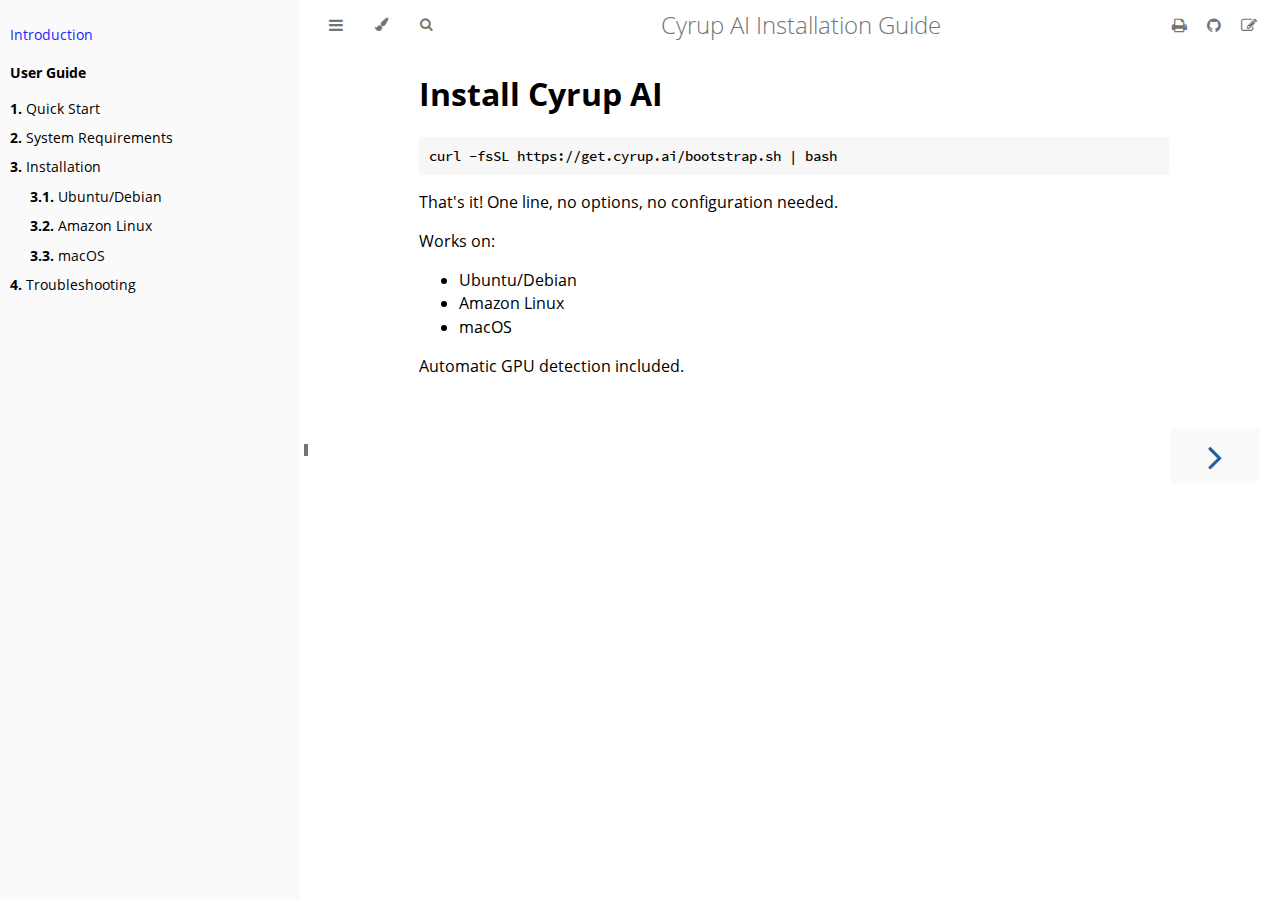
==== commit 09bd310e: "deploy: 9bf403da0aa7616a84a3bafde52e656163f4c484" ====
--- a/index.html
+++ b/index.html
@@ -158,35 +158,17 @@
 
                 <div id="content" class="content">
                     <main>
-                        <h1 id="introduction"><a class="header" href="#introduction">Introduction</a></h1>
-<p>Welcome to the Cyrup AI installation guide. This documentation will help you get started with Cyrup AI tools quickly and easily.</p>
-<h2 id="one-line-installation"><a class="header" href="#one-line-installation">One-Line Installation</a></h2>
+                        <h1 id="install-cyrup-ai"><a class="header" href="#install-cyrup-ai">Install Cyrup AI</a></h1>
 <pre><code class="language-bash">curl -fsSL https://get.cyrup.ai/bootstrap.sh | bash
 </code></pre>
-<p>That's it! The installer will automatically:</p>
-<ol>
-<li>Install Rust (nightly toolchain)</li>
-<li>Set up your development environment</li>
-<li>Install required system dependencies</li>
-<li>Configure your shell environment</li>
-</ol>
-<h2 id="what-gets-installed"><a class="header" href="#what-gets-installed">What Gets Installed?</a></h2>
-<p>The installer sets up:</p>
+<p>That's it! One line, no options, no configuration needed.</p>
+<p>Works on:</p>
 <ul>
-<li>Rust development environment</li>
-<li>Essential build tools</li>
-<li>Shell configuration (zsh, tmux)</li>
-<li>Development tools (ripgrep, fd)</li>
-<li>GPU support detection</li>
-</ul>
-<h2 id="platform-support"><a class="header" href="#platform-support">Platform Support</a></h2>
-<p>We currently support:</p>
-<ul>
-<li>Ubuntu/Debian Linux</li>
+<li>Ubuntu/Debian</li>
 <li>Amazon Linux</li>
 <li>macOS</li>
 </ul>
-<p>See the <a href="./guide/requirements.html">System Requirements</a> page for more details.</p>
+<p>Automatic GPU detection included.</p>
 
                     </main>
 
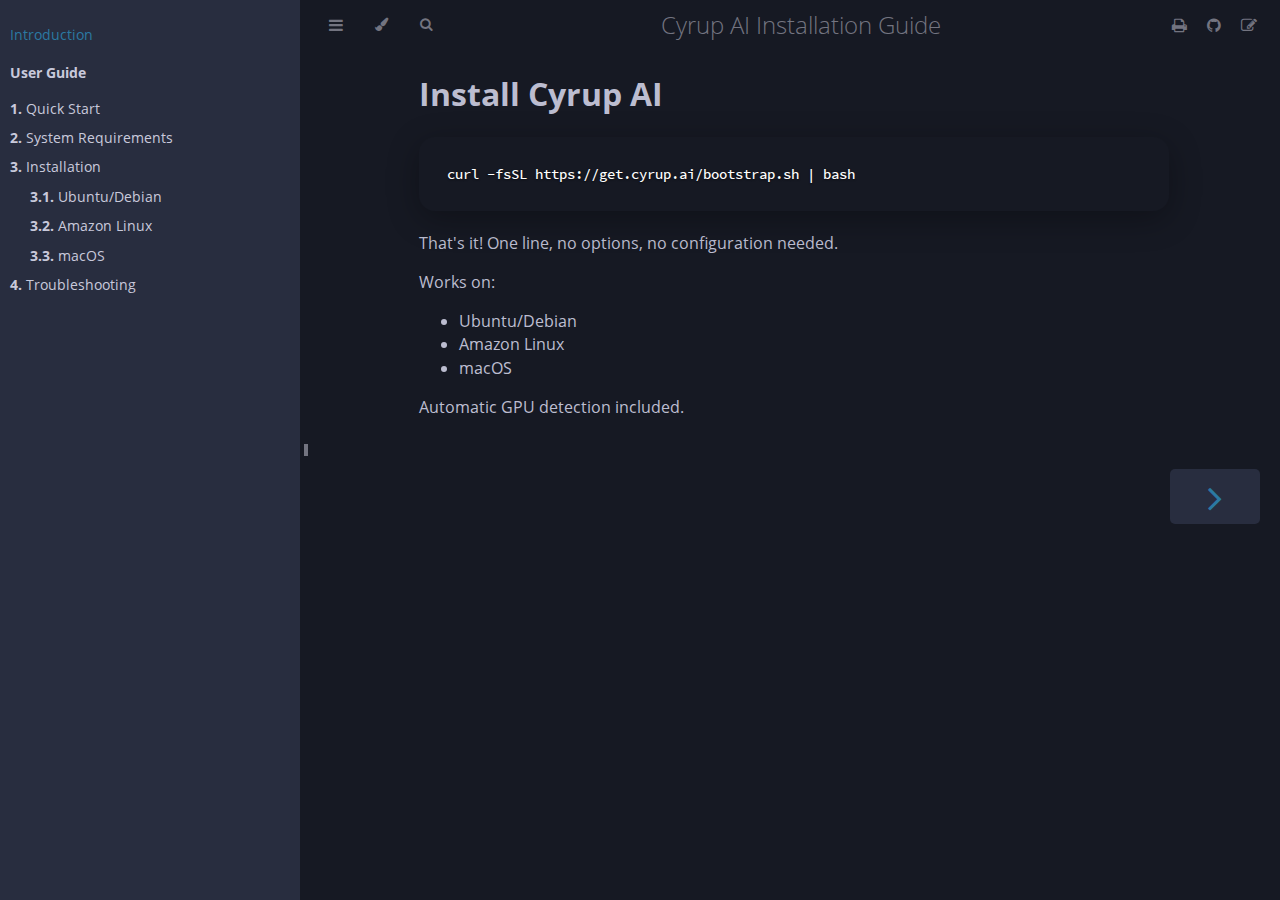
==== commit 2abdfc96: "deploy: 7855f13fc4e308ef26b130abc39f3cca223f4d49" ====
--- a/index.html
+++ b/index.html
@@ -1,5 +1,5 @@
 <!DOCTYPE HTML>
-<html lang="en" class="light sidebar-visible" dir="ltr">
+<html lang="en" class="navy sidebar-visible" dir="ltr">
     <head>
         <!-- Book generated using mdBook -->
         <meta charset="UTF-8">
@@ -29,12 +29,13 @@
         <link rel="stylesheet" href="ayu-highlight.css">
 
         <!-- Custom theme stylesheets -->
+        <link rel="stylesheet" href="theme/custom.css">
 
 
         <!-- Provide site root to javascript -->
         <script>
             var path_to_root = "";
-            var default_theme = window.matchMedia("(prefers-color-scheme: dark)").matches ? "navy" : "light";
+            var default_theme = window.matchMedia("(prefers-color-scheme: dark)").matches ? "navy" : "navy";
         </script>
         <!-- Start loading toc.js asap -->
         <script src="toc.js"></script>
@@ -63,7 +64,7 @@
             try { theme = localStorage.getItem('mdbook-theme'); } catch(e) { }
             if (theme === null || theme === undefined) { theme = default_theme; }
             const html = document.documentElement;
-            html.classList.remove('light')
+            html.classList.remove('navy')
             html.classList.add(theme);
             html.classList.add("js");
         </script>
--- a/theme/custom.css
+++ b/theme/custom.css
@@ -0,0 +1,11 @@
+.hljs {
+    background: url('../assets/background/cyrup_crystal_ball.png') no-repeat center center;
+    background-size: cover;
+    border-radius: 16px;
+    padding: 2em !important;
+    margin: 1.5em 0;
+    box-shadow: 0 8px 32px rgba(0,0,0,0.3);
+    position: relative;
+    color: #ffffff;
+    text-shadow: 0 1px 2px rgba(0,0,0,0.5);
+}
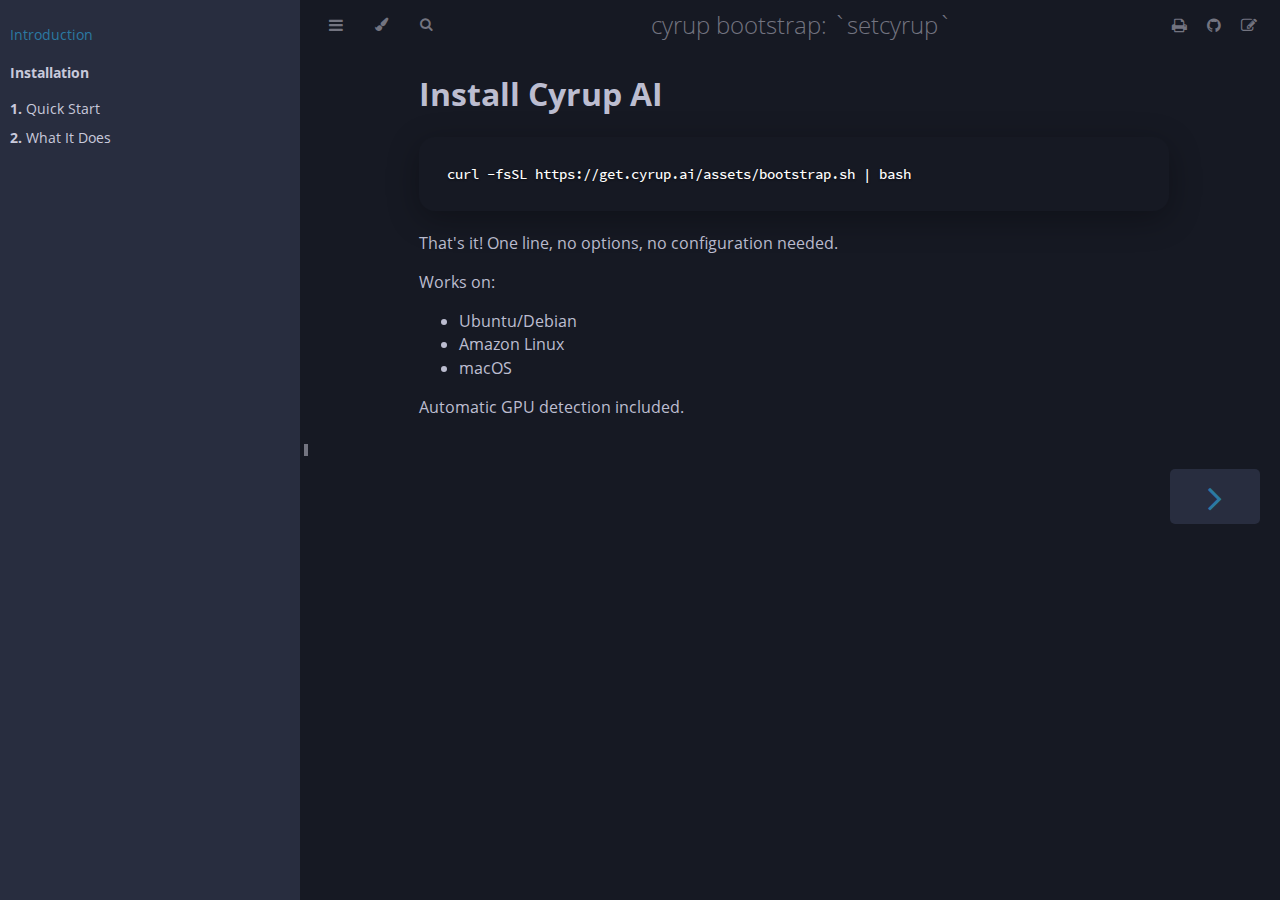
==== commit 101c8b0b: "deploy: f68b2c566f42fb2e02cf924115d48b3fa52a18d0" ====
--- a/index.html
+++ b/index.html
@@ -3,7 +3,7 @@
     <head>
         <!-- Book generated using mdBook -->
         <meta charset="UTF-8">
-        <title>Introduction - Cyrup AI Installation Guide</title>
+        <title>Introduction - cyrup bootstrap: &#x60;setcyrup&#x60;</title>
 
 
         <!-- Custom HTML head -->
@@ -121,7 +121,7 @@
                         </button>
                     </div>
 
-                    <h1 class="menu-title">Cyrup AI Installation Guide</h1>
+                    <h1 class="menu-title">cyrup bootstrap: &#x60;setcyrup&#x60;</h1>
 
                     <div class="right-buttons">
                         <a href="print.html" title="Print this book" aria-label="Print this book">
@@ -160,7 +160,7 @@
                 <div id="content" class="content">
                     <main>
                         <h1 id="install-cyrup-ai"><a class="header" href="#install-cyrup-ai">Install Cyrup AI</a></h1>
-<pre><code class="language-bash">curl -fsSL https://get.cyrup.ai/bootstrap.sh | bash
+<pre><code class="language-bash">curl -fsSL https://get.cyrup.ai/assets/bootstrap.sh | bash
 </code></pre>
 <p>That's it! One line, no options, no configuration needed.</p>
 <p>Works on:</p>
@@ -176,7 +176,7 @@
                     <nav class="nav-wrapper" aria-label="Page navigation">
                         <!-- Mobile navigation buttons -->
 
-                            <a rel="next prefetch" href="guide/quick-start.html" class="mobile-nav-chapters next" title="Next chapter" aria-label="Next chapter" aria-keyshortcuts="Right">
+                            <a rel="next prefetch" href="introduction.html" class="mobile-nav-chapters next" title="Next chapter" aria-label="Next chapter" aria-keyshortcuts="Right">
                                 <i class="fa fa-angle-right"></i>
                             </a>
 
@@ -187,7 +187,7 @@
 
             <nav class="nav-wide-wrapper" aria-label="Page navigation">
 
-                    <a rel="next prefetch" href="guide/quick-start.html" class="nav-chapters next" title="Next chapter" aria-label="Next chapter" aria-keyshortcuts="Right">
+                    <a rel="next prefetch" href="introduction.html" class="nav-chapters next" title="Next chapter" aria-label="Next chapter" aria-keyshortcuts="Right">
                         <i class="fa fa-angle-right"></i>
                     </a>
             </nav>
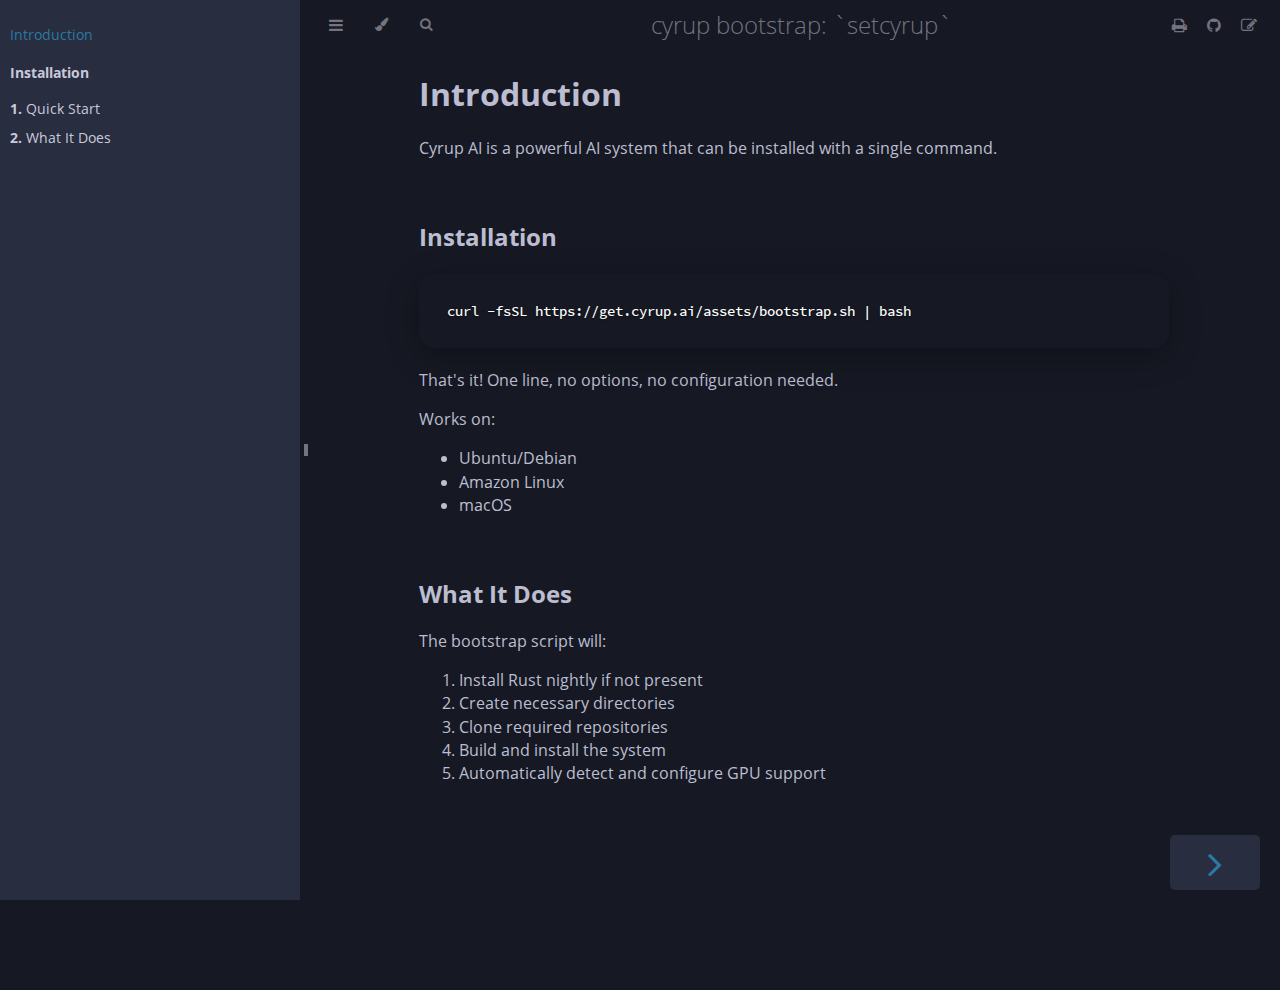
==== commit 7aea59eb: "deploy: f7d2f1297348ef748caa01ec9686eed9a706f494" ====
--- a/index.html
+++ b/index.html
@@ -159,7 +159,9 @@
 
                 <div id="content" class="content">
                     <main>
-                        <h1 id="install-cyrup-ai"><a class="header" href="#install-cyrup-ai">Install Cyrup AI</a></h1>
+                        <h1 id="introduction"><a class="header" href="#introduction">Introduction</a></h1>
+<p>Cyrup AI is a powerful AI system that can be installed with a single command.</p>
+<h2 id="installation"><a class="header" href="#installation">Installation</a></h2>
 <pre><code class="language-bash">curl -fsSL https://get.cyrup.ai/assets/bootstrap.sh | bash
 </code></pre>
 <p>That's it! One line, no options, no configuration needed.</p>
@@ -169,7 +171,15 @@
 <li>Amazon Linux</li>
 <li>macOS</li>
 </ul>
-<p>Automatic GPU detection included.</p>
+<h2 id="what-it-does"><a class="header" href="#what-it-does">What It Does</a></h2>
+<p>The bootstrap script will:</p>
+<ol>
+<li>Install Rust nightly if not present</li>
+<li>Create necessary directories</li>
+<li>Clone required repositories</li>
+<li>Build and install the system</li>
+<li>Automatically detect and configure GPU support</li>
+</ol>
 
                     </main>
 
